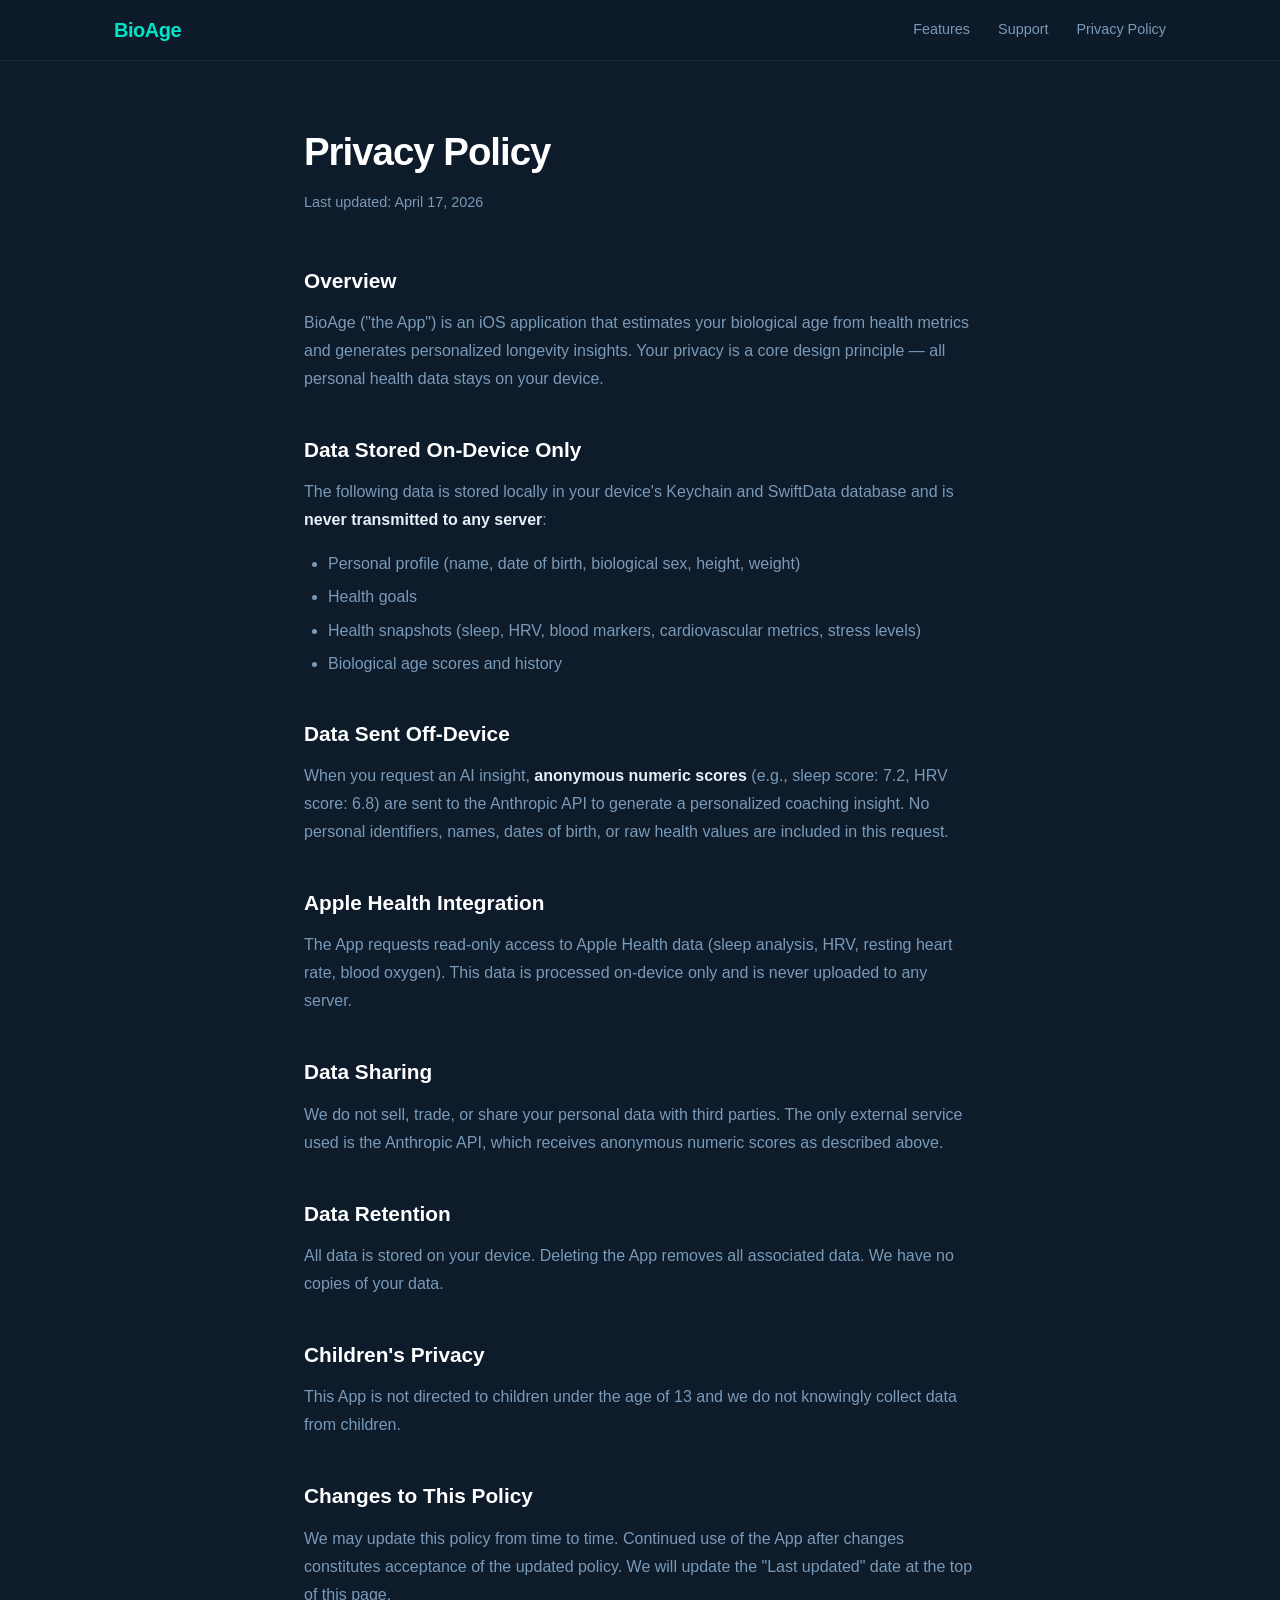
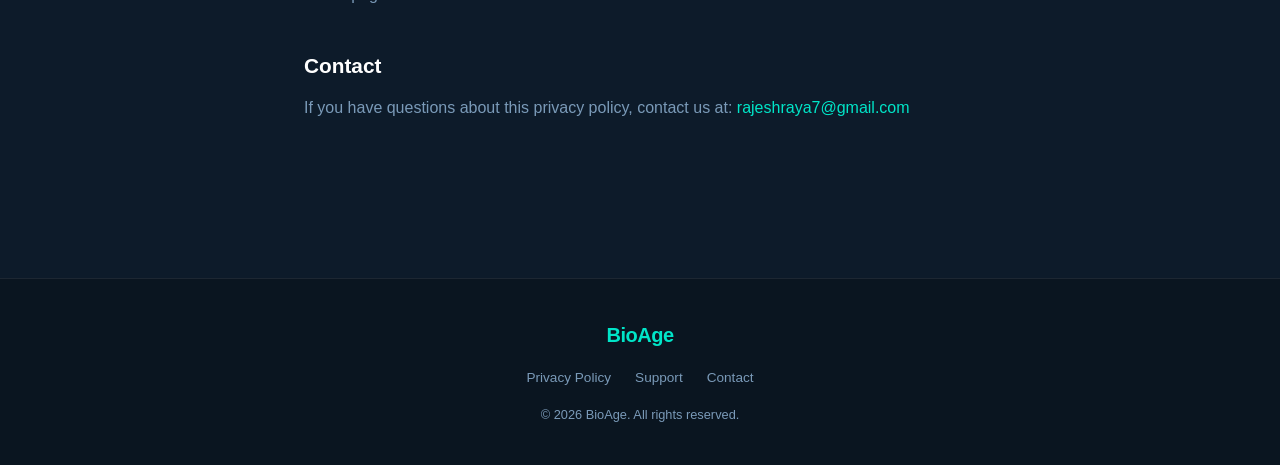
==== privacy.html @ a6af40ac "Initial website with landing, privacy, and support pages" ====
<!DOCTYPE html>
<html lang="en">
<head>
  <meta charset="UTF-8" />
  <meta name="viewport" content="width=device-width, initial-scale=1.0" />
  <title>Privacy Policy – BioAge</title>
  <link rel="stylesheet" href="assets/style.css" />
</head>
<body>

  <nav class="nav">
    <div class="nav-inner">
      <a href="index.html" class="nav-logo">BioAge</a>
      <div class="nav-links">
        <a href="index.html#features">Features</a>
        <a href="support.html">Support</a>
        <a href="privacy.html">Privacy Policy</a>
      </div>
    </div>
  </nav>

  <main class="prose">
    <h1>Privacy Policy</h1>
    <p class="updated">Last updated: April 17, 2026</p>

    <h2>Overview</h2>
    <p>BioAge ("the App") is an iOS application that estimates your biological age from health metrics and generates personalized longevity insights. Your privacy is a core design principle — all personal health data stays on your device.</p>

    <h2>Data Stored On-Device Only</h2>
    <p>The following data is stored locally in your device's Keychain and SwiftData database and is <strong>never transmitted to any server</strong>:</p>
    <ul>
      <li>Personal profile (name, date of birth, biological sex, height, weight)</li>
      <li>Health goals</li>
      <li>Health snapshots (sleep, HRV, blood markers, cardiovascular metrics, stress levels)</li>
      <li>Biological age scores and history</li>
    </ul>

    <h2>Data Sent Off-Device</h2>
    <p>When you request an AI insight, <strong>anonymous numeric scores</strong> (e.g., sleep score: 7.2, HRV score: 6.8) are sent to the Anthropic API to generate a personalized coaching insight. No personal identifiers, names, dates of birth, or raw health values are included in this request.</p>

    <h2>Apple Health Integration</h2>
    <p>The App requests read-only access to Apple Health data (sleep analysis, HRV, resting heart rate, blood oxygen). This data is processed on-device only and is never uploaded to any server.</p>

    <h2>Data Sharing</h2>
    <p>We do not sell, trade, or share your personal data with third parties. The only external service used is the Anthropic API, which receives anonymous numeric scores as described above.</p>

    <h2>Data Retention</h2>
    <p>All data is stored on your device. Deleting the App removes all associated data. We have no copies of your data.</p>

    <h2>Children's Privacy</h2>
    <p>This App is not directed to children under the age of 13 and we do not knowingly collect data from children.</p>

    <h2>Changes to This Policy</h2>
    <p>We may update this policy from time to time. Continued use of the App after changes constitutes acceptance of the updated policy. We will update the "Last updated" date at the top of this page.</p>

    <h2>Contact</h2>
    <p>If you have questions about this privacy policy, contact us at: <a href="mailto:rajeshraya7@gmail.com">rajeshraya7@gmail.com</a></p>
  </main>

  <footer class="footer">
    <div class="footer-inner">
      <a href="index.html" class="nav-logo">BioAge</a>
      <div class="footer-links">
        <a href="privacy.html">Privacy Policy</a>
        <a href="support.html">Support</a>
        <a href="mailto:rajeshraya7@gmail.com">Contact</a>
      </div>
      <p class="footer-copy">© 2026 BioAge. All rights reserved.</p>
    </div>
  </footer>

</body>
</html>
---- assets/style.css ----
/* ─── Reset & Base ─────────────────────────────────────── */
*, *::before, *::after { box-sizing: border-box; margin: 0; padding: 0; }

:root {
  --bg:        #0d1b2a;
  --bg2:       #112233;
  --bg3:       #0a1520;
  --teal:      #00e5c8;
  --teal-dim:  rgba(0, 229, 200, 0.12);
  --text:      #e8f0f8;
  --muted:     #7a9ab8;
  --card:      rgba(255,255,255,0.05);
  --border:    rgba(255,255,255,0.08);
  --radius:    16px;
  --font:      -apple-system, BlinkMacSystemFont, "Segoe UI", sans-serif;
}

html { scroll-behavior: smooth; }

body {
  background: var(--bg);
  color: var(--text);
  font-family: var(--font);
  font-size: 16px;
  line-height: 1.6;
  -webkit-font-smoothing: antialiased;
}

a { color: var(--teal); text-decoration: none; }
a:hover { text-decoration: underline; }

/* ─── Nav ──────────────────────────────────────────────── */
.nav {
  position: sticky;
  top: 0;
  z-index: 100;
  background: rgba(13, 27, 42, 0.9);
  backdrop-filter: blur(12px);
  border-bottom: 1px solid var(--border);
}
.nav-inner {
  max-width: 1100px;
  margin: 0 auto;
  padding: 0 24px;
  height: 60px;
  display: flex;
  align-items: center;
  justify-content: space-between;
}
.nav-logo {
  font-size: 1.25rem;
  font-weight: 700;
  color: var(--teal);
  letter-spacing: -0.5px;
}
.nav-links { display: flex; gap: 28px; }
.nav-links a { color: var(--muted); font-size: 0.9rem; transition: color 0.2s; }
.nav-links a:hover { color: var(--text); text-decoration: none; }

/* ─── Hero ─────────────────────────────────────────────── */
.hero {
  max-width: 1100px;
  margin: 0 auto;
  padding: 80px 24px 60px;
  display: flex;
  align-items: center;
  gap: 60px;
}
.hero-text { flex: 1; }
.hero-text h1 {
  font-size: clamp(2.4rem, 5vw, 3.8rem);
  font-weight: 800;
  line-height: 1.1;
  letter-spacing: -1.5px;
  color: #fff;
  margin-bottom: 20px;
}
.hero-sub {
  font-size: 1.15rem;
  color: var(--muted);
  max-width: 440px;
  margin-bottom: 36px;
  line-height: 1.7;
}
.btn-appstore img { height: 52px; }
.btn-appstore:hover { opacity: 0.85; }

.hero-phones {
  flex: 0 0 auto;
  position: relative;
  width: 340px;
  height: 520px;
}
.phone {
  position: absolute;
  border-radius: 36px;
  box-shadow: 0 32px 80px rgba(0,0,0,0.6);
}
.phone-main {
  width: 220px;
  left: 60px;
  top: 0;
  z-index: 2;
}
.phone-back {
  width: 200px;
  left: 0;
  top: 60px;
  z-index: 1;
  opacity: 0.55;
  filter: blur(1px);
}

/* ─── Features ─────────────────────────────────────────── */
.features {
  background: var(--bg2);
  padding: 80px 24px;
}
.features h2, .screenshots h2 {
  text-align: center;
  font-size: clamp(1.6rem, 3vw, 2.2rem);
  font-weight: 700;
  letter-spacing: -0.5px;
  margin-bottom: 48px;
  color: #fff;
}
.features-grid {
  max-width: 1100px;
  margin: 0 auto;
  display: grid;
  grid-template-columns: repeat(auto-fit, minmax(280px, 1fr));
  gap: 20px;
}
.feature-card {
  background: var(--card);
  border: 1px solid var(--border);
  border-radius: var(--radius);
  padding: 28px;
  transition: border-color 0.2s, background 0.2s;
}
.feature-card:hover {
  border-color: var(--teal);
  background: var(--teal-dim);
}
.feature-icon { font-size: 2rem; margin-bottom: 12px; }
.feature-card h3 { font-size: 1.05rem; font-weight: 600; margin-bottom: 8px; color: #fff; }
.feature-card p { color: var(--muted); font-size: 0.9rem; line-height: 1.6; }

/* ─── Screenshots ──────────────────────────────────────── */
.screenshots {
  padding: 80px 24px;
  background: var(--bg3);
}
.screenshots-row {
  display: flex;
  gap: 20px;
  justify-content: center;
  flex-wrap: wrap;
  max-width: 1100px;
  margin: 0 auto;
}
.screenshots-row figure {
  display: flex;
  flex-direction: column;
  align-items: center;
  gap: 10px;
}
.screenshots-row img {
  width: 160px;
  border-radius: 24px;
  box-shadow: 0 16px 40px rgba(0,0,0,0.5);
  transition: transform 0.2s;
}
.screenshots-row img:hover { transform: translateY(-6px); }
.screenshots-row figcaption {
  font-size: 0.8rem;
  color: var(--muted);
  text-align: center;
}

/* ─── Privacy Section ──────────────────────────────────── */
.privacy-section {
  background: var(--bg2);
  padding: 80px 24px;
}
.privacy-inner {
  max-width: 680px;
  margin: 0 auto;
  text-align: center;
}
.privacy-icon { font-size: 3rem; margin-bottom: 16px; }
.privacy-inner h2 {
  font-size: clamp(1.6rem, 3vw, 2.2rem);
  font-weight: 700;
  margin-bottom: 24px;
  color: #fff;
}
.privacy-list {
  list-style: none;
  text-align: left;
  display: inline-block;
  margin-bottom: 32px;
}
.privacy-list li {
  color: var(--muted);
  padding: 6px 0 6px 28px;
  position: relative;
  font-size: 0.95rem;
}
.privacy-list li::before {
  content: "✓";
  position: absolute;
  left: 0;
  color: var(--teal);
  font-weight: 700;
}
.btn-outline {
  display: inline-block;
  border: 1.5px solid var(--teal);
  color: var(--teal);
  padding: 12px 28px;
  border-radius: 50px;
  font-size: 0.9rem;
  font-weight: 600;
  transition: background 0.2s, color 0.2s;
}
.btn-outline:hover {
  background: var(--teal);
  color: var(--bg);
  text-decoration: none;
}

/* ─── Footer ───────────────────────────────────────────── */
.footer {
  background: var(--bg3);
  border-top: 1px solid var(--border);
  padding: 40px 24px;
}
.footer-inner {
  max-width: 1100px;
  margin: 0 auto;
  display: flex;
  flex-direction: column;
  align-items: center;
  gap: 16px;
  text-align: center;
}
.footer-links { display: flex; gap: 24px; flex-wrap: wrap; justify-content: center; }
.footer-links a { color: var(--muted); font-size: 0.85rem; }
.footer-links a:hover { color: var(--text); text-decoration: none; }
.footer-copy { color: var(--muted); font-size: 0.8rem; }

/* ─── Prose (Privacy + Support pages) ─────────────────── */
.prose {
  max-width: 720px;
  margin: 60px auto;
  padding: 0 24px 80px;
}
.prose h1 {
  font-size: 2.4rem;
  font-weight: 800;
  letter-spacing: -1px;
  color: #fff;
  margin-bottom: 8px;
}
.prose .updated {
  color: var(--muted);
  font-size: 0.9rem;
  margin-bottom: 48px;
}
.prose h2 {
  font-size: 1.3rem;
  font-weight: 700;
  color: #fff;
  margin: 40px 0 12px;
}
.prose p { color: var(--muted); margin-bottom: 16px; line-height: 1.75; }
.prose ul {
  color: var(--muted);
  padding-left: 24px;
  margin-bottom: 16px;
}
.prose ul li { margin-bottom: 6px; line-height: 1.7; }
.prose a { color: var(--teal); }
.prose strong { color: var(--text); }

/* FAQ */
.faq { margin: 0 0 40px; }
.faq-item {
  border: 1px solid var(--border);
  border-radius: var(--radius);
  padding: 24px;
  margin-bottom: 12px;
  background: var(--card);
}
.faq-item h3 { font-size: 1rem; font-weight: 600; color: #fff; margin-bottom: 10px; }
.faq-item p { color: var(--muted); font-size: 0.9rem; margin: 0; }
.faq-item a { color: var(--teal); }

/* ─── Responsive ───────────────────────────────────────── */
@media (max-width: 768px) {
  .hero {
    flex-direction: column;
    padding: 48px 20px 40px;
    gap: 40px;
    text-align: center;
  }
  .hero-sub { margin: 0 auto 32px; }
  .hero-phones {
    width: 280px;
    height: 420px;
  }
  .phone-main { width: 180px; left: 50px; }
  .phone-back { width: 160px; left: 0; top: 48px; }
  .nav-links { display: none; }
  .screenshots-row img { width: 130px; }
}
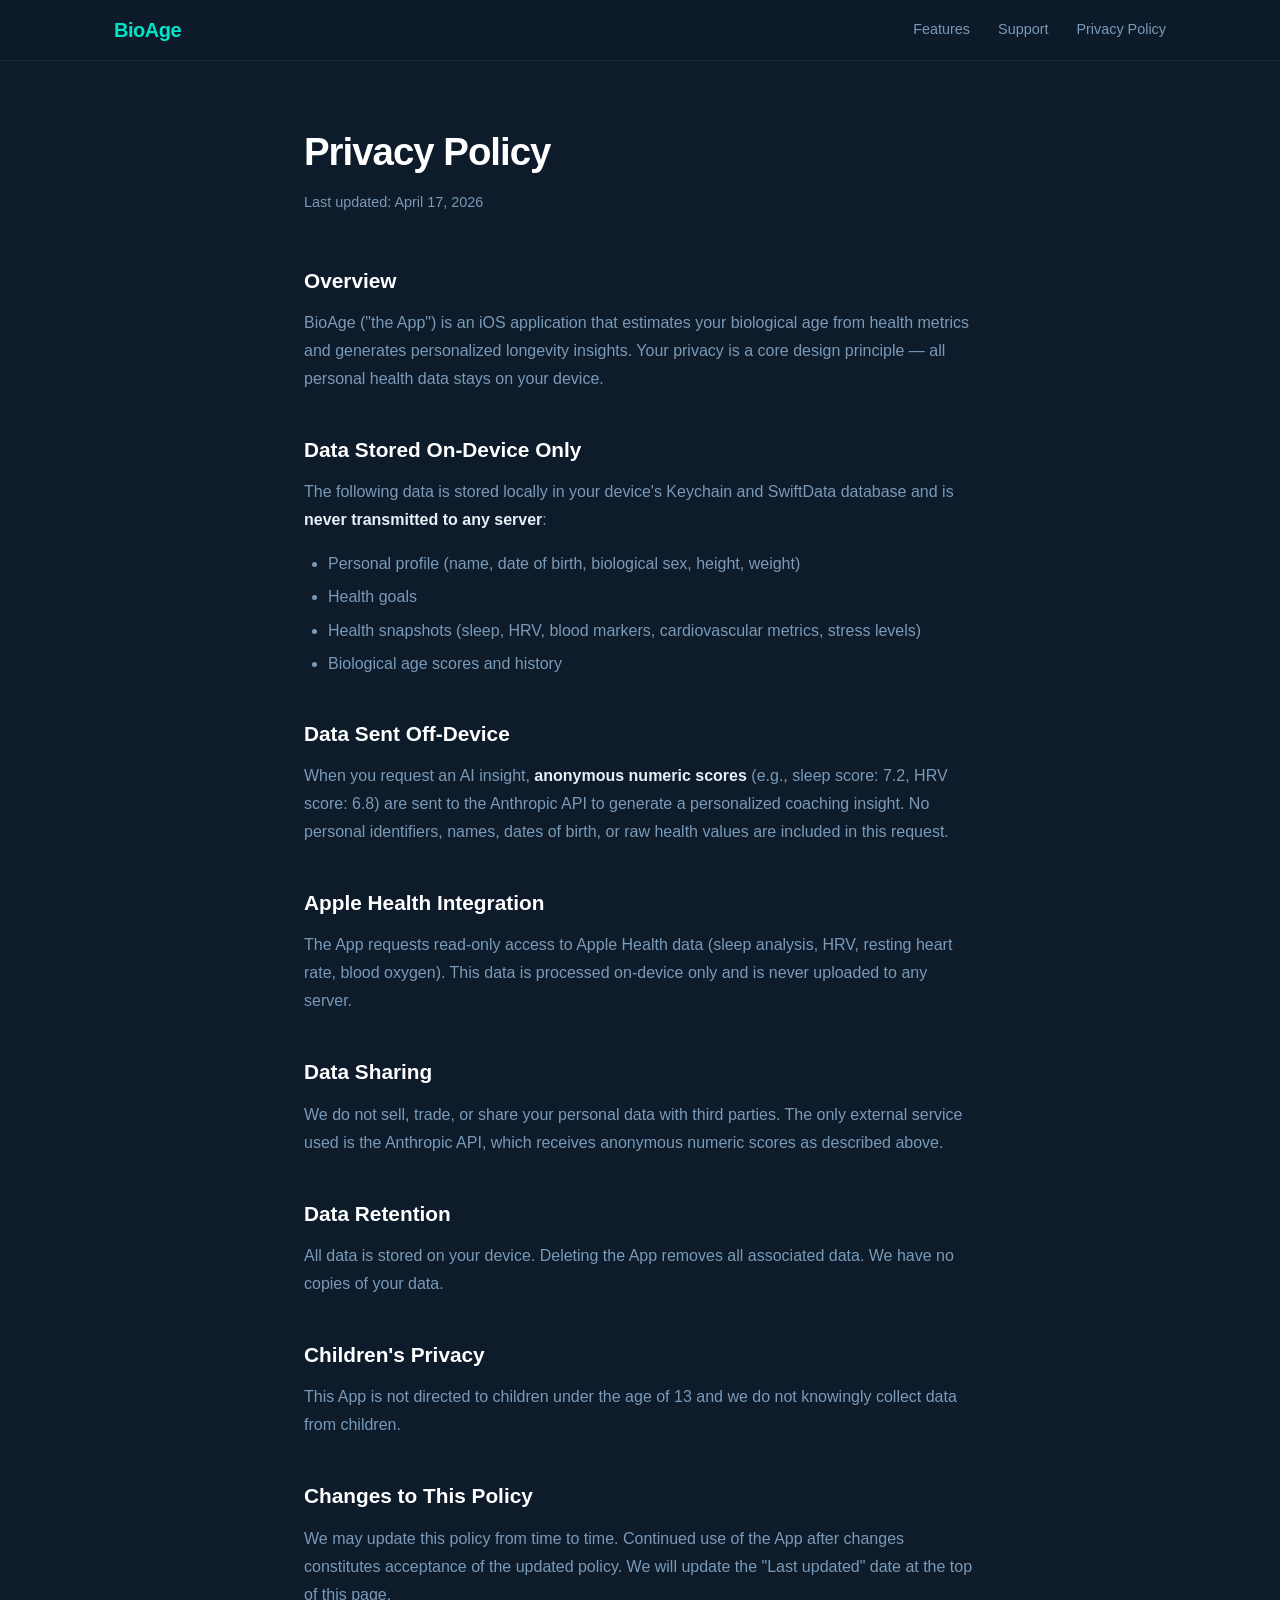
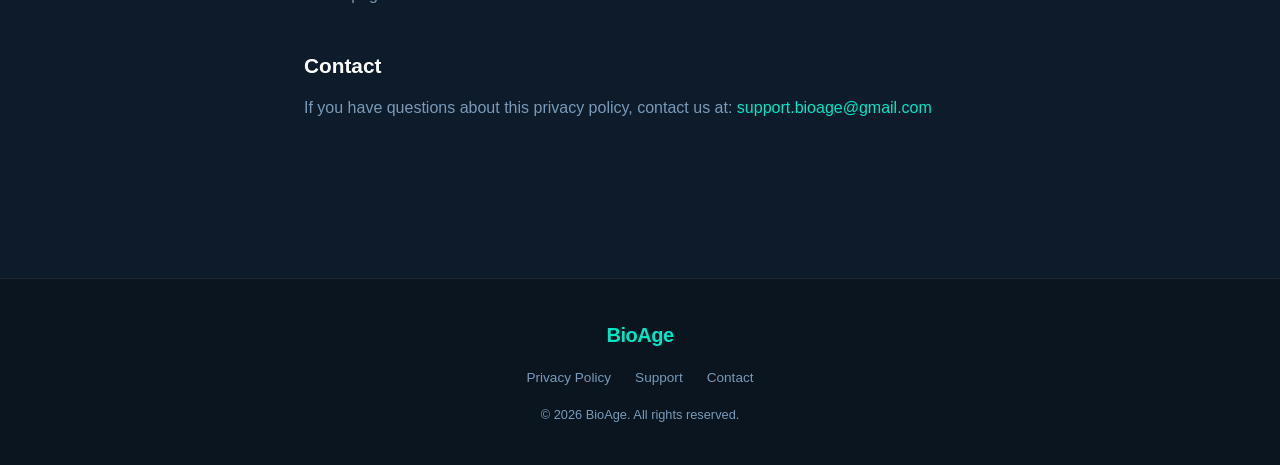
==== commit 26f4c1b5: "feat(website): content overhaul, new sections, and contact/link fixes Factual corrections: - Fix "5-" ====
--- a/privacy.html
+++ b/privacy.html
@@ -54,7 +54,7 @@
     <p>We may update this policy from time to time. Continued use of the App after changes constitutes acceptance of the updated policy. We will update the "Last updated" date at the top of this page.</p>
 
     <h2>Contact</h2>
-    <p>If you have questions about this privacy policy, contact us at: <a href="mailto:rajeshraya7@gmail.com">rajeshraya7@gmail.com</a></p>
+    <p>If you have questions about this privacy policy, contact us at: <a href="mailto:support.bioage@gmail.com">support.bioage@gmail.com</a></p>
   </main>
 
   <footer class="footer">
@@ -63,7 +63,7 @@
       <div class="footer-links">
         <a href="privacy.html">Privacy Policy</a>
         <a href="support.html">Support</a>
-        <a href="mailto:rajeshraya7@gmail.com">Contact</a>
+        <a href="mailto:support.bioage@gmail.com">Contact</a>
       </div>
       <p class="footer-copy">© 2026 BioAge. All rights reserved.</p>
     </div>
--- a/assets/style.css
+++ b/assets/style.css
@@ -52,7 +52,9 @@
   font-weight: 700;
   color: var(--teal);
   letter-spacing: -0.5px;
-}
+  text-decoration: none;
+}
+.nav-logo:hover { text-decoration: none; opacity: 0.85; }
 .nav-links { display: flex; gap: 28px; }
 .nav-links a { color: var(--muted); font-size: 0.9rem; transition: color 0.2s; }
 .nav-links a:hover { color: var(--text); text-decoration: none; }
@@ -296,6 +298,176 @@
 .faq-item h3 { font-size: 1rem; font-weight: 600; color: #fff; margin-bottom: 10px; }
 .faq-item p { color: var(--muted); font-size: 0.9rem; margin: 0; }
 .faq-item a { color: var(--teal); }
+
+/* ─── How It Works ─────────────────────────────────────── */
+.how-it-works {
+  background: var(--bg);
+  padding: 80px 24px;
+}
+.how-inner {
+  max-width: 1100px;
+  margin: 0 auto;
+  text-align: center;
+}
+.how-inner h2 {
+  font-size: clamp(1.6rem, 3vw, 2.2rem);
+  font-weight: 700;
+  letter-spacing: -0.5px;
+  margin-bottom: 16px;
+  color: #fff;
+}
+.how-sub {
+  color: var(--muted);
+  font-size: 1rem;
+  max-width: 640px;
+  margin: 0 auto 48px;
+  line-height: 1.7;
+}
+.pillars-grid {
+  display: grid;
+  grid-template-columns: repeat(4, 1fr);
+  gap: 16px;
+  margin-bottom: 28px;
+}
+.pillar-card {
+  background: var(--card);
+  border: 1px solid var(--border);
+  border-radius: var(--radius);
+  padding: 24px 20px;
+  text-align: left;
+  position: relative;
+  transition: border-color 0.2s, background 0.2s;
+}
+.pillar-card:hover {
+  border-color: var(--teal);
+  background: var(--teal-dim);
+}
+.pillar-card-bonus {
+  border-color: rgba(0, 229, 200, 0.2);
+  background: rgba(0, 229, 200, 0.04);
+}
+.pillar-weight {
+  display: inline-block;
+  background: var(--teal);
+  color: var(--bg);
+  font-size: 0.72rem;
+  font-weight: 800;
+  letter-spacing: 0.5px;
+  padding: 3px 10px;
+  border-radius: 50px;
+  margin-bottom: 14px;
+  text-transform: uppercase;
+}
+.pillar-weight-bonus {
+  background: rgba(0, 229, 200, 0.18);
+  color: var(--teal);
+}
+.pillar-icon { font-size: 1.6rem; margin-bottom: 8px; }
+.pillar-card h4 {
+  font-size: 0.95rem;
+  font-weight: 700;
+  color: #fff;
+  margin-bottom: 8px;
+}
+.pillar-card p {
+  color: var(--muted);
+  font-size: 0.82rem;
+  line-height: 1.55;
+}
+.how-footnote {
+  color: var(--muted);
+  font-size: 0.85rem;
+  max-width: 640px;
+  margin: 0 auto;
+  line-height: 1.65;
+}
+
+/* ─── Apple Watch Section ───────────────────────────────── */
+.watch-section {
+  background: var(--bg2);
+  padding: 80px 24px;
+}
+.watch-inner {
+  max-width: 1100px;
+  margin: 0 auto;
+  display: flex;
+  align-items: center;
+  gap: 80px;
+}
+.watch-eyebrow {
+  font-size: 0.8rem;
+  font-weight: 700;
+  text-transform: uppercase;
+  letter-spacing: 1.5px;
+  color: var(--teal);
+  margin-bottom: 16px;
+}
+.watch-text { flex: 1; }
+.watch-text h2 {
+  font-size: clamp(1.8rem, 3.5vw, 2.6rem);
+  font-weight: 800;
+  letter-spacing: -1px;
+  color: #fff;
+  line-height: 1.15;
+  margin-bottom: 20px;
+}
+.watch-text p {
+  color: var(--muted);
+  font-size: 1rem;
+  line-height: 1.7;
+  max-width: 460px;
+  margin-bottom: 32px;
+}
+.watch-list {
+  list-style: none;
+  display: flex;
+  flex-direction: column;
+  gap: 16px;
+}
+.watch-list li {
+  display: flex;
+  align-items: flex-start;
+  gap: 14px;
+  color: var(--muted);
+  font-size: 0.95rem;
+  line-height: 1.5;
+}
+.watch-bullet {
+  font-size: 1.2rem;
+  flex-shrink: 0;
+  margin-top: 1px;
+}
+.watch-list strong { color: var(--text); }
+
+.watch-visual {
+  flex: 0 0 auto;
+  display: flex;
+  align-items: center;
+  justify-content: center;
+}
+.watch-badge-wrap {
+  width: 200px;
+  height: 200px;
+  border-radius: 50%;
+  border: 2px solid var(--teal);
+  background: var(--teal-dim);
+  display: flex;
+  flex-direction: column;
+  align-items: center;
+  justify-content: center;
+  gap: 6px;
+}
+.watch-badge-icon { font-size: 3rem; }
+.watch-badge-label {
+  font-size: 0.9rem;
+  font-weight: 700;
+  color: #fff;
+}
+.watch-badge-sub {
+  font-size: 0.75rem;
+  color: var(--teal);
+  text-align: center;
+}
 
 /* ─── Responsive ───────────────────────────────────────── */
 @media (max-width: 768px) {
@@ -314,4 +486,22 @@
   .phone-back { width: 160px; left: 0; top: 48px; }
   .nav-links { display: none; }
   .screenshots-row img { width: 130px; }
-}
+  .pillars-grid {
+    grid-template-columns: repeat(2, 1fr);
+    gap: 12px;
+  }
+  .watch-inner {
+    flex-direction: column;
+    gap: 40px;
+    text-align: center;
+  }
+  .watch-text p { margin: 0 auto 28px; }
+  .watch-list li { text-align: left; }
+  .watch-visual { order: -1; }
+}
+
+@media (max-width: 480px) {
+  .pillars-grid {
+    grid-template-columns: 1fr;
+  }
+}
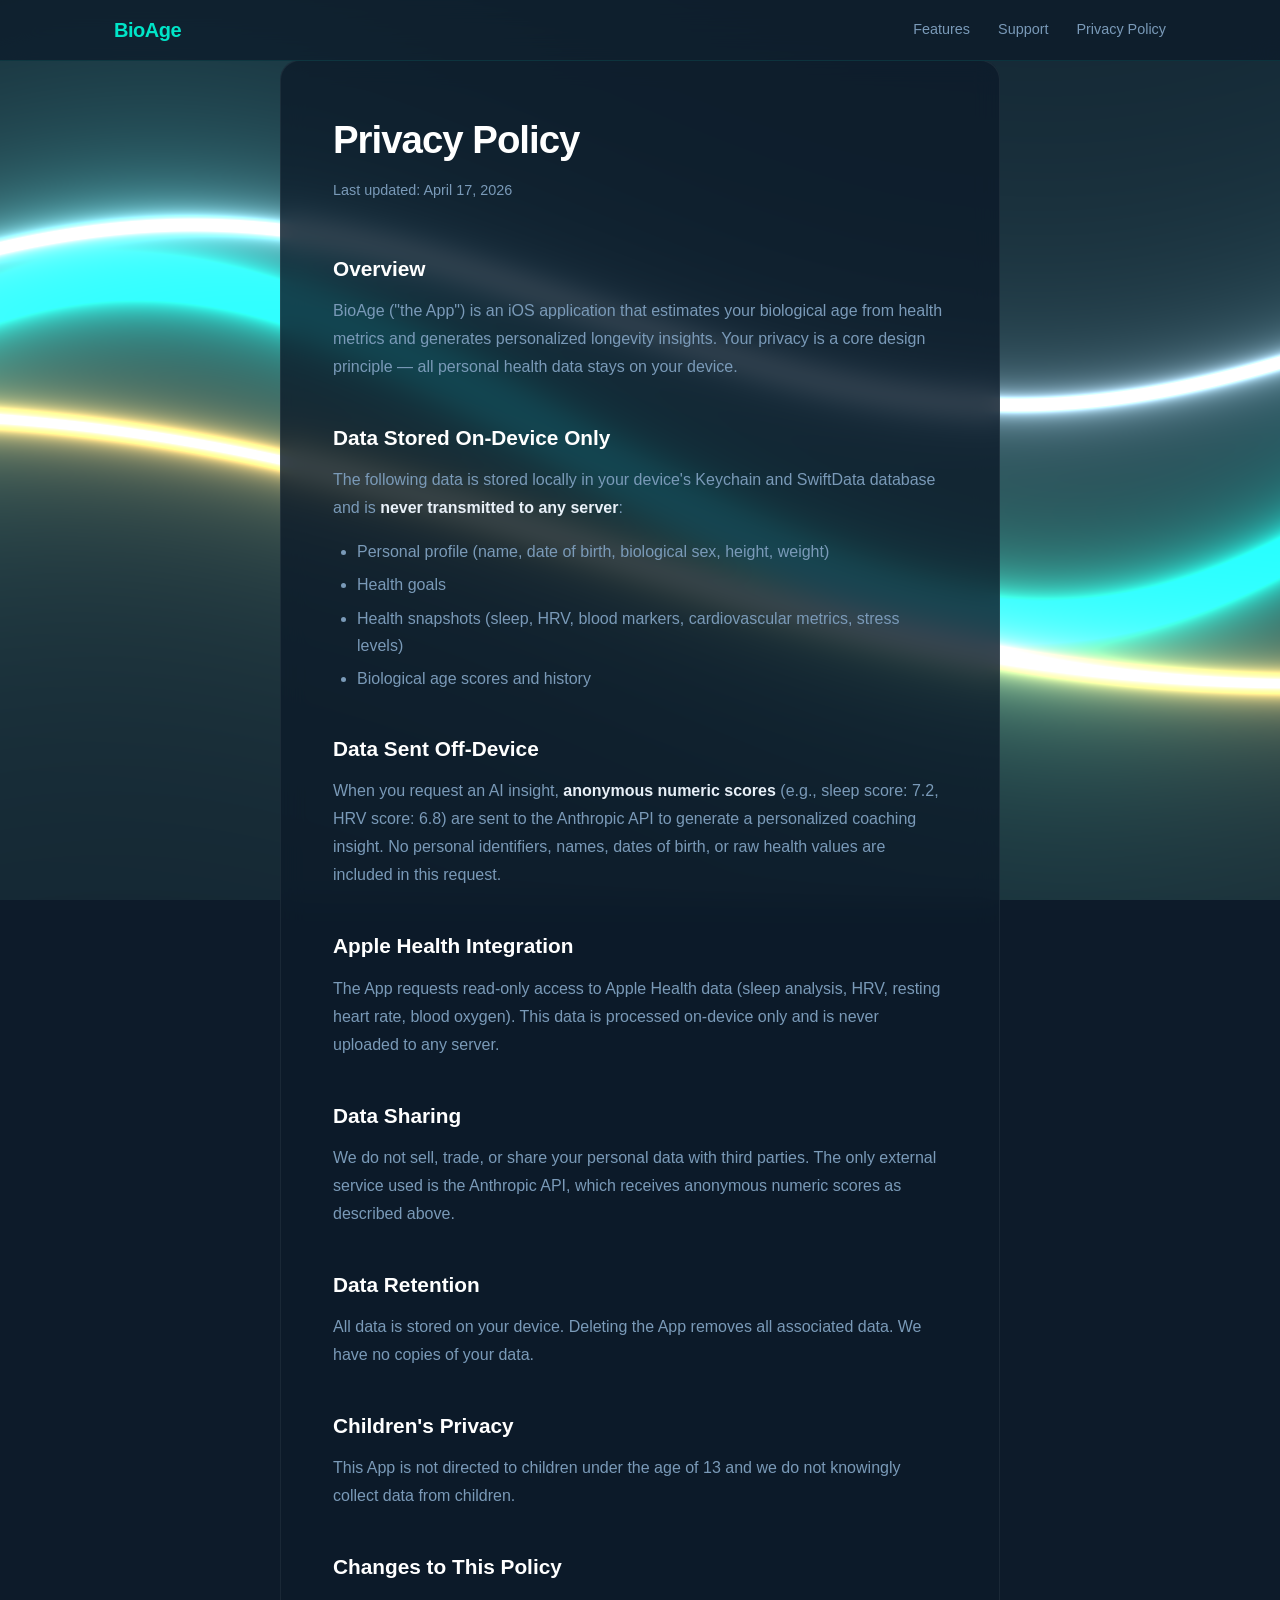
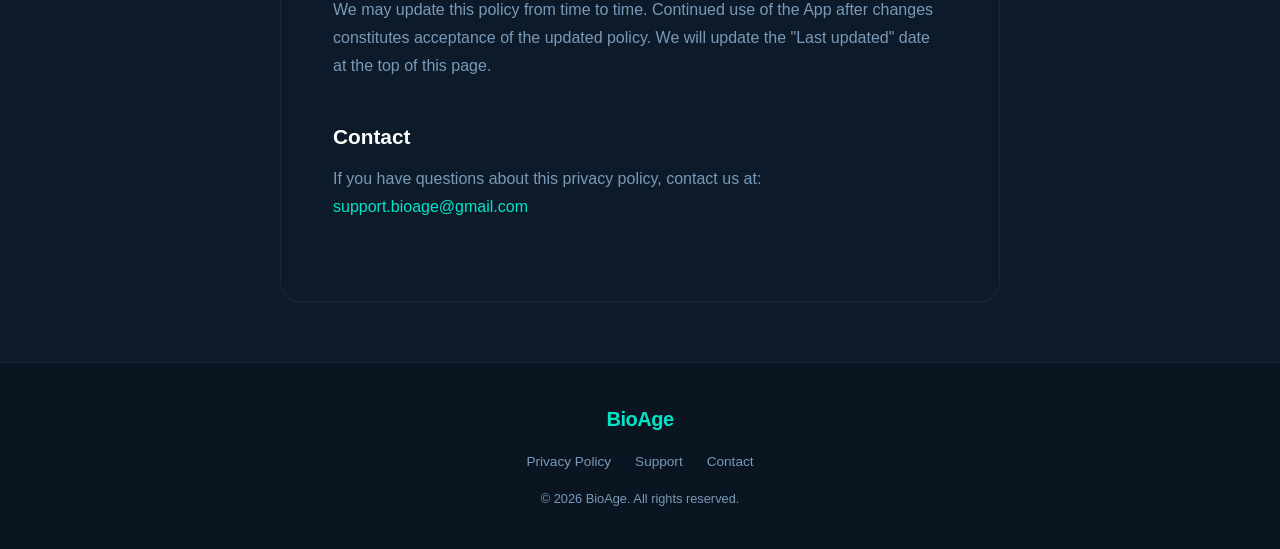
==== commit d9d67c26: "Add some animation to the website." ====
--- a/privacy.html
+++ b/privacy.html
@@ -7,6 +7,9 @@
   <link rel="stylesheet" href="assets/style.css" />
 </head>
 <body>
+
+  <!-- WebGL animated background — fixed behind all page content -->
+  <canvas id="bg-canvas" aria-hidden="true"></canvas>
 
   <nav class="nav">
     <div class="nav-inner">
@@ -69,5 +72,6 @@
     </div>
   </footer>
 
+  <script src="assets/shader.js"></script>
 </body>
 </html>
--- a/assets/style.css
+++ b/assets/style.css
@@ -6,6 +6,7 @@
   --bg2:       #112233;
   --bg3:       #0a1520;
   --teal:      #00e5c8;
+  --amber:     #ffb347;
   --teal-dim:  rgba(0, 229, 200, 0.12);
   --text:      #e8f0f8;
   --muted:     #7a9ab8;
@@ -13,11 +14,17 @@
   --border:    rgba(255,255,255,0.08);
   --radius:    16px;
   --font:      -apple-system, BlinkMacSystemFont, "Segoe UI", sans-serif;
+
+  /* Semi-transparent section backgrounds — let the shader show through */
+  --sec-a:  rgba(13,  27,  42,  0.78);   /* features, how-it-works, privacy */
+  --sec-b:  rgba(10,  21,  32,  0.82);   /* screenshots, footer */
+  --sec-c:  rgba(17,  34,  51,  0.78);   /* watch */
 }
 
 html { scroll-behavior: smooth; }
 
 body {
+  /* Fallback colour if WebGL canvas doesn't load */
   background: var(--bg);
   color: var(--text);
   font-family: var(--font);
@@ -26,17 +33,31 @@
   -webkit-font-smoothing: antialiased;
 }
 
+/* ─── Fixed WebGL background canvas ────────────────────── */
+#bg-canvas {
+  position: fixed;
+  top: 0; left: 0;
+  width: 100vw; height: 100vh;
+  z-index: -1;
+  display: block;
+  pointer-events: none;
+}
+
 a { color: var(--teal); text-decoration: none; }
 a:hover { text-decoration: underline; }
 
 /* ─── Nav ──────────────────────────────────────────────── */
 .nav {
-  position: sticky;
+  position: fixed;
   top: 0;
-  z-index: 100;
-  background: rgba(13, 27, 42, 0.9);
-  backdrop-filter: blur(12px);
-  border-bottom: 1px solid var(--border);
+  left: 0;
+  right: 0;
+  z-index: 200;
+  background: rgba(13, 27, 42, 0.75);
+  backdrop-filter: blur(16px);
+  -webkit-backdrop-filter: blur(16px);
+  border-bottom: 1px solid rgba(0, 229, 200, 0.1);
+  transition: background 0.3s;
 }
 .nav-inner {
   max-width: 1100px;
@@ -61,42 +82,105 @@
 
 /* ─── Hero ─────────────────────────────────────────────── */
 .hero {
+  position: relative;
+  min-height: 100vh;
+  display: flex;
+  align-items: center;
+  /* Transparent — the fixed #bg-canvas shows through */
+  background: transparent;
+}
+
+/* Gradient overlay — darkens left/text side, smooth bottom transition */
+.hero-overlay {
+  position: absolute;
+  inset: 0;
+  pointer-events: none;
+  background:
+    linear-gradient(
+      to right,
+      rgba(13, 27, 42, 0.88) 0%,
+      rgba(13, 27, 42, 0.65) 38%,
+      rgba(13, 27, 42, 0.20) 62%,
+      transparent 100%
+    ),
+    linear-gradient(
+      to top,
+      var(--sec-a) 0%,
+      transparent 16%
+    );
+}
+
+/* Content wrapper */
+.hero-inner {
+  position: relative;
+  z-index: 1;
+  width: 100%;
   max-width: 1100px;
   margin: 0 auto;
-  padding: 80px 24px 60px;
+  padding: 100px 24px 80px;
   display: flex;
   align-items: center;
   gap: 60px;
 }
+
+.hero-eyebrow {
+  font-size: 0.75rem;
+  font-weight: 700;
+  text-transform: uppercase;
+  letter-spacing: 2px;
+  color: var(--teal);
+  margin-bottom: 20px;
+  opacity: 0.9;
+}
+
 .hero-text { flex: 1; }
 .hero-text h1 {
-  font-size: clamp(2.4rem, 5vw, 3.8rem);
+  font-size: clamp(2.6rem, 5.5vw, 4.2rem);
   font-weight: 800;
-  line-height: 1.1;
-  letter-spacing: -1.5px;
-  color: #fff;
-  margin-bottom: 20px;
+  line-height: 1.08;
+  letter-spacing: -2px;
+  color: #fff;
+  margin-bottom: 22px;
 }
 .hero-sub {
   font-size: 1.15rem;
-  color: var(--muted);
+  color: rgba(232, 240, 248, 0.72);
   max-width: 440px;
-  margin-bottom: 36px;
-  line-height: 1.7;
-}
+  margin-bottom: 40px;
+  line-height: 1.75;
+}
+
 .btn-appstore img { height: 52px; }
 .btn-appstore:hover { opacity: 0.85; }
 
+/* Phone images + teal glow behind them */
 .hero-phones {
   flex: 0 0 auto;
   position: relative;
   width: 340px;
   height: 520px;
 }
+
+/* Radial teal glow — shader bleeds through this */
+.hero-phones-glow {
+  position: absolute;
+  inset: -60px;
+  background: radial-gradient(
+    ellipse at center,
+    rgba(0, 229, 200, 0.18) 0%,
+    rgba(255, 179, 71, 0.06) 50%,
+    transparent 75%
+  );
+  z-index: 0;
+  pointer-events: none;
+}
+
 .phone {
   position: absolute;
   border-radius: 36px;
-  box-shadow: 0 32px 80px rgba(0,0,0,0.6);
+  box-shadow: 0 32px 80px rgba(0, 0, 0, 0.65),
+              0 0 0 1px rgba(255,255,255,0.06);
+  z-index: 1;
 }
 .phone-main {
   width: 220px;
@@ -113,22 +197,49 @@
   filter: blur(1px);
 }
 
+/* Subtle scroll hint chevron */
+.hero-scroll-hint {
+  position: absolute;
+  bottom: 28px;
+  left: 50%;
+  transform: translateX(-50%);
+  z-index: 2;
+  opacity: 0.4;
+}
+.hero-scroll-hint span {
+  display: block;
+  width: 20px;
+  height: 20px;
+  border-right: 2px solid var(--teal);
+  border-bottom: 2px solid var(--teal);
+  transform: rotate(45deg);
+  animation: scrollBounce 1.8s ease-in-out infinite;
+}
+@keyframes scrollBounce {
+  0%, 100% { transform: rotate(45deg) translateY(0); opacity: 0.6; }
+  50%       { transform: rotate(45deg) translateY(6px); opacity: 1; }
+}
+
 /* ─── Features ─────────────────────────────────────────── */
 .features {
-  background: var(--bg2);
-  padding: 80px 24px;
+  background: var(--sec-a);
+  backdrop-filter: blur(8px);
+  -webkit-backdrop-filter: blur(8px);
+  padding: 100px 24px;
+}
+.features-inner {
+  max-width: 1100px;
+  margin: 0 auto;
 }
 .features h2, .screenshots h2 {
   text-align: center;
   font-size: clamp(1.6rem, 3vw, 2.2rem);
   font-weight: 700;
   letter-spacing: -0.5px;
-  margin-bottom: 48px;
+  margin-bottom: 52px;
   color: #fff;
 }
 .features-grid {
-  max-width: 1100px;
-  margin: 0 auto;
   display: grid;
   grid-template-columns: repeat(auto-fit, minmax(280px, 1fr));
   gap: 20px;
@@ -138,24 +249,27 @@
   border: 1px solid var(--border);
   border-radius: var(--radius);
   padding: 28px;
-  transition: border-color 0.2s, background 0.2s;
+  transition: border-color 0.25s, background 0.25s, transform 0.25s;
 }
 .feature-card:hover {
   border-color: var(--teal);
   background: var(--teal-dim);
+  transform: translateY(-3px);
 }
 .feature-icon { font-size: 2rem; margin-bottom: 12px; }
 .feature-card h3 { font-size: 1.05rem; font-weight: 600; margin-bottom: 8px; color: #fff; }
-.feature-card p { color: var(--muted); font-size: 0.9rem; line-height: 1.6; }
+.feature-card p { color: var(--muted); font-size: 0.9rem; line-height: 1.65; }
 
 /* ─── Screenshots ──────────────────────────────────────── */
 .screenshots {
-  padding: 80px 24px;
-  background: var(--bg3);
+  padding: 100px 24px;
+  background: var(--sec-b);
+  backdrop-filter: blur(8px);
+  -webkit-backdrop-filter: blur(8px);
 }
 .screenshots-row {
   display: flex;
-  gap: 20px;
+  gap: 24px;
   justify-content: center;
   flex-wrap: wrap;
   max-width: 1100px;
@@ -165,15 +279,20 @@
   display: flex;
   flex-direction: column;
   align-items: center;
-  gap: 10px;
+  gap: 12px;
 }
 .screenshots-row img {
   width: 160px;
   border-radius: 24px;
-  box-shadow: 0 16px 40px rgba(0,0,0,0.5);
-  transition: transform 0.2s;
-}
-.screenshots-row img:hover { transform: translateY(-6px); }
+  box-shadow: 0 16px 48px rgba(0,0,0,0.55),
+              0 0 0 1px rgba(255,255,255,0.05);
+  transition: transform 0.25s, box-shadow 0.25s;
+}
+.screenshots-row img:hover {
+  transform: translateY(-8px);
+  box-shadow: 0 28px 64px rgba(0,0,0,0.65),
+              0 0 24px rgba(0, 229, 200, 0.12);
+}
 .screenshots-row figcaption {
   font-size: 0.8rem;
   color: var(--muted);
@@ -182,8 +301,10 @@
 
 /* ─── Privacy Section ──────────────────────────────────── */
 .privacy-section {
-  background: var(--bg2);
-  padding: 80px 24px;
+  background: var(--sec-a);
+  backdrop-filter: blur(8px);
+  -webkit-backdrop-filter: blur(8px);
+  padding: 100px 24px;
 }
 .privacy-inner {
   max-width: 680px;
@@ -194,18 +315,18 @@
 .privacy-inner h2 {
   font-size: clamp(1.6rem, 3vw, 2.2rem);
   font-weight: 700;
-  margin-bottom: 24px;
+  margin-bottom: 28px;
   color: #fff;
 }
 .privacy-list {
   list-style: none;
   text-align: left;
   display: inline-block;
-  margin-bottom: 32px;
+  margin-bottom: 36px;
 }
 .privacy-list li {
   color: var(--muted);
-  padding: 6px 0 6px 28px;
+  padding: 7px 0 7px 28px;
   position: relative;
   font-size: 0.95rem;
 }
@@ -234,7 +355,9 @@
 
 /* ─── Footer ───────────────────────────────────────────── */
 .footer {
-  background: var(--bg3);
+  background: var(--sec-b);
+  backdrop-filter: blur(8px);
+  -webkit-backdrop-filter: blur(8px);
   border-top: 1px solid var(--border);
   padding: 40px 24px;
 }
@@ -256,7 +379,12 @@
 .prose {
   max-width: 720px;
   margin: 60px auto;
-  padding: 0 24px 80px;
+  padding: 48px 52px 64px;
+  background: rgba(13, 27, 42, 0.82);
+  backdrop-filter: blur(12px);
+  -webkit-backdrop-filter: blur(12px);
+  border-radius: 20px;
+  border: 1px solid rgba(255, 255, 255, 0.06);
 }
 .prose h1 {
   font-size: 2.4rem;
@@ -301,8 +429,10 @@
 
 /* ─── How It Works ─────────────────────────────────────── */
 .how-it-works {
-  background: var(--bg);
-  padding: 80px 24px;
+  background: var(--sec-a);
+  backdrop-filter: blur(8px);
+  -webkit-backdrop-filter: blur(8px);
+  padding: 100px 24px;
 }
 .how-inner {
   max-width: 1100px;
@@ -320,8 +450,8 @@
   color: var(--muted);
   font-size: 1rem;
   max-width: 640px;
-  margin: 0 auto 48px;
-  line-height: 1.7;
+  margin: 0 auto 52px;
+  line-height: 1.75;
 }
 .pillars-grid {
   display: grid;
@@ -336,15 +466,16 @@
   padding: 24px 20px;
   text-align: left;
   position: relative;
-  transition: border-color 0.2s, background 0.2s;
+  transition: border-color 0.25s, background 0.25s, transform 0.25s;
 }
 .pillar-card:hover {
   border-color: var(--teal);
   background: var(--teal-dim);
+  transform: translateY(-3px);
 }
 .pillar-card-bonus {
   border-color: rgba(0, 229, 200, 0.2);
-  background: rgba(0, 229, 200, 0.04);
+  background: rgba(0, 229, 200, 0.03);
 }
 .pillar-weight {
   display: inline-block;
@@ -372,7 +503,7 @@
 .pillar-card p {
   color: var(--muted);
   font-size: 0.82rem;
-  line-height: 1.55;
+  line-height: 1.58;
 }
 .how-footnote {
   color: var(--muted);
@@ -384,8 +515,10 @@
 
 /* ─── Apple Watch Section ───────────────────────────────── */
 .watch-section {
-  background: var(--bg2);
-  padding: 80px 24px;
+  background: var(--sec-c);
+  backdrop-filter: blur(8px);
+  -webkit-backdrop-filter: blur(8px);
+  padding: 100px 24px;
 }
 .watch-inner {
   max-width: 1100px;
@@ -395,10 +528,10 @@
   gap: 80px;
 }
 .watch-eyebrow {
-  font-size: 0.8rem;
+  font-size: 0.75rem;
   font-weight: 700;
   text-transform: uppercase;
-  letter-spacing: 1.5px;
+  letter-spacing: 2px;
   color: var(--teal);
   margin-bottom: 16px;
 }
@@ -414,7 +547,7 @@
 .watch-text p {
   color: var(--muted);
   font-size: 1rem;
-  line-height: 1.7;
+  line-height: 1.75;
   max-width: 460px;
   margin-bottom: 32px;
 }
@@ -422,7 +555,7 @@
   list-style: none;
   display: flex;
   flex-direction: column;
-  gap: 16px;
+  gap: 18px;
 }
 .watch-list li {
   display: flex;
@@ -445,45 +578,81 @@
   align-items: center;
   justify-content: center;
 }
+
+/* Animated teal ring badge */
 .watch-badge-wrap {
+  position: relative;
   width: 200px;
   height: 200px;
-  border-radius: 50%;
-  border: 2px solid var(--teal);
-  background: var(--teal-dim);
   display: flex;
   flex-direction: column;
   align-items: center;
   justify-content: center;
   gap: 6px;
 }
-.watch-badge-icon { font-size: 3rem; }
+.watch-badge-ring {
+  position: absolute;
+  inset: 0;
+  border-radius: 50%;
+  border: 1.5px solid var(--teal);
+  background: var(--teal-dim);
+  /* Slow pulse to match the calm shader animation */
+  animation: ringPulse 4s ease-in-out infinite;
+}
+.watch-badge-ring::after {
+  content: '';
+  position: absolute;
+  inset: -12px;
+  border-radius: 50%;
+  border: 1px solid rgba(0, 229, 200, 0.2);
+  animation: ringPulse 4s ease-in-out infinite 2s;
+}
+@keyframes ringPulse {
+  0%, 100% { opacity: 0.6; transform: scale(1); }
+  50%       { opacity: 1;   transform: scale(1.03); }
+}
+.watch-badge-icon {
+  position: relative;
+  font-size: 3rem;
+  z-index: 1;
+}
 .watch-badge-label {
+  position: relative;
   font-size: 0.9rem;
   font-weight: 700;
   color: #fff;
+  z-index: 1;
 }
 .watch-badge-sub {
+  position: relative;
   font-size: 0.75rem;
   color: var(--teal);
   text-align: center;
+  z-index: 1;
 }
 
 /* ─── Responsive ───────────────────────────────────────── */
 @media (max-width: 768px) {
-  .hero {
+  .hero-inner {
     flex-direction: column;
-    padding: 48px 20px 40px;
-    gap: 40px;
+    padding: 100px 20px 60px;
+    gap: 48px;
     text-align: center;
   }
-  .hero-sub { margin: 0 auto 32px; }
+  .hero-overlay {
+    /* On mobile the overlay covers more of the canvas */
+    background:
+      rgba(13, 27, 42, 0.78),
+      linear-gradient(to top, var(--bg2) 0%, transparent 18%);
+  }
+  .hero-sub { margin: 0 auto 36px; }
   .hero-phones {
     width: 280px;
     height: 420px;
   }
   .phone-main { width: 180px; left: 50px; }
   .phone-back { width: 160px; left: 0; top: 48px; }
+
   .nav-links { display: none; }
   .screenshots-row img { width: 130px; }
   .pillars-grid {
@@ -492,12 +661,18 @@
   }
   .watch-inner {
     flex-direction: column;
-    gap: 40px;
+    gap: 48px;
     text-align: center;
   }
   .watch-text p { margin: 0 auto 28px; }
   .watch-list li { text-align: left; }
   .watch-visual { order: -1; }
+
+  .prose {
+    margin: 24px 16px;
+    padding: 32px 24px 48px;
+    border-radius: 14px;
+  }
 }
 
 @media (max-width: 480px) {
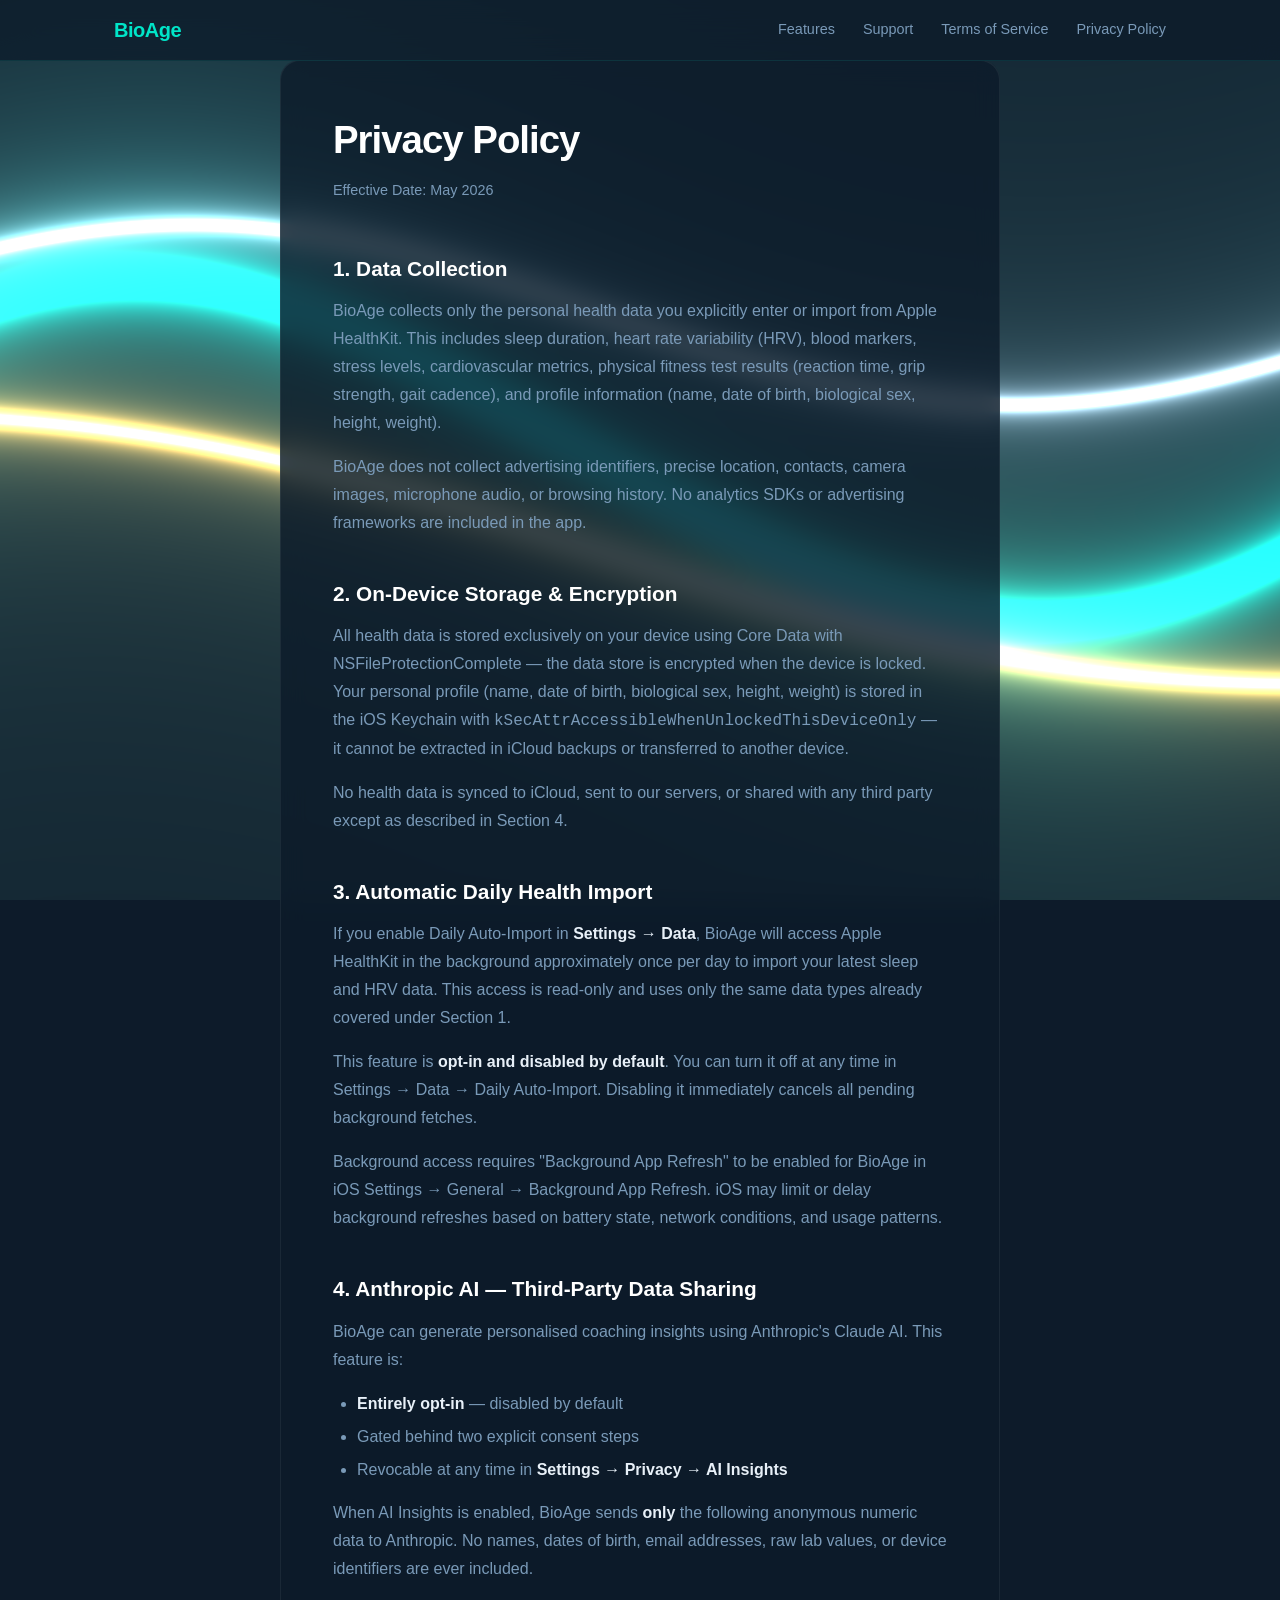
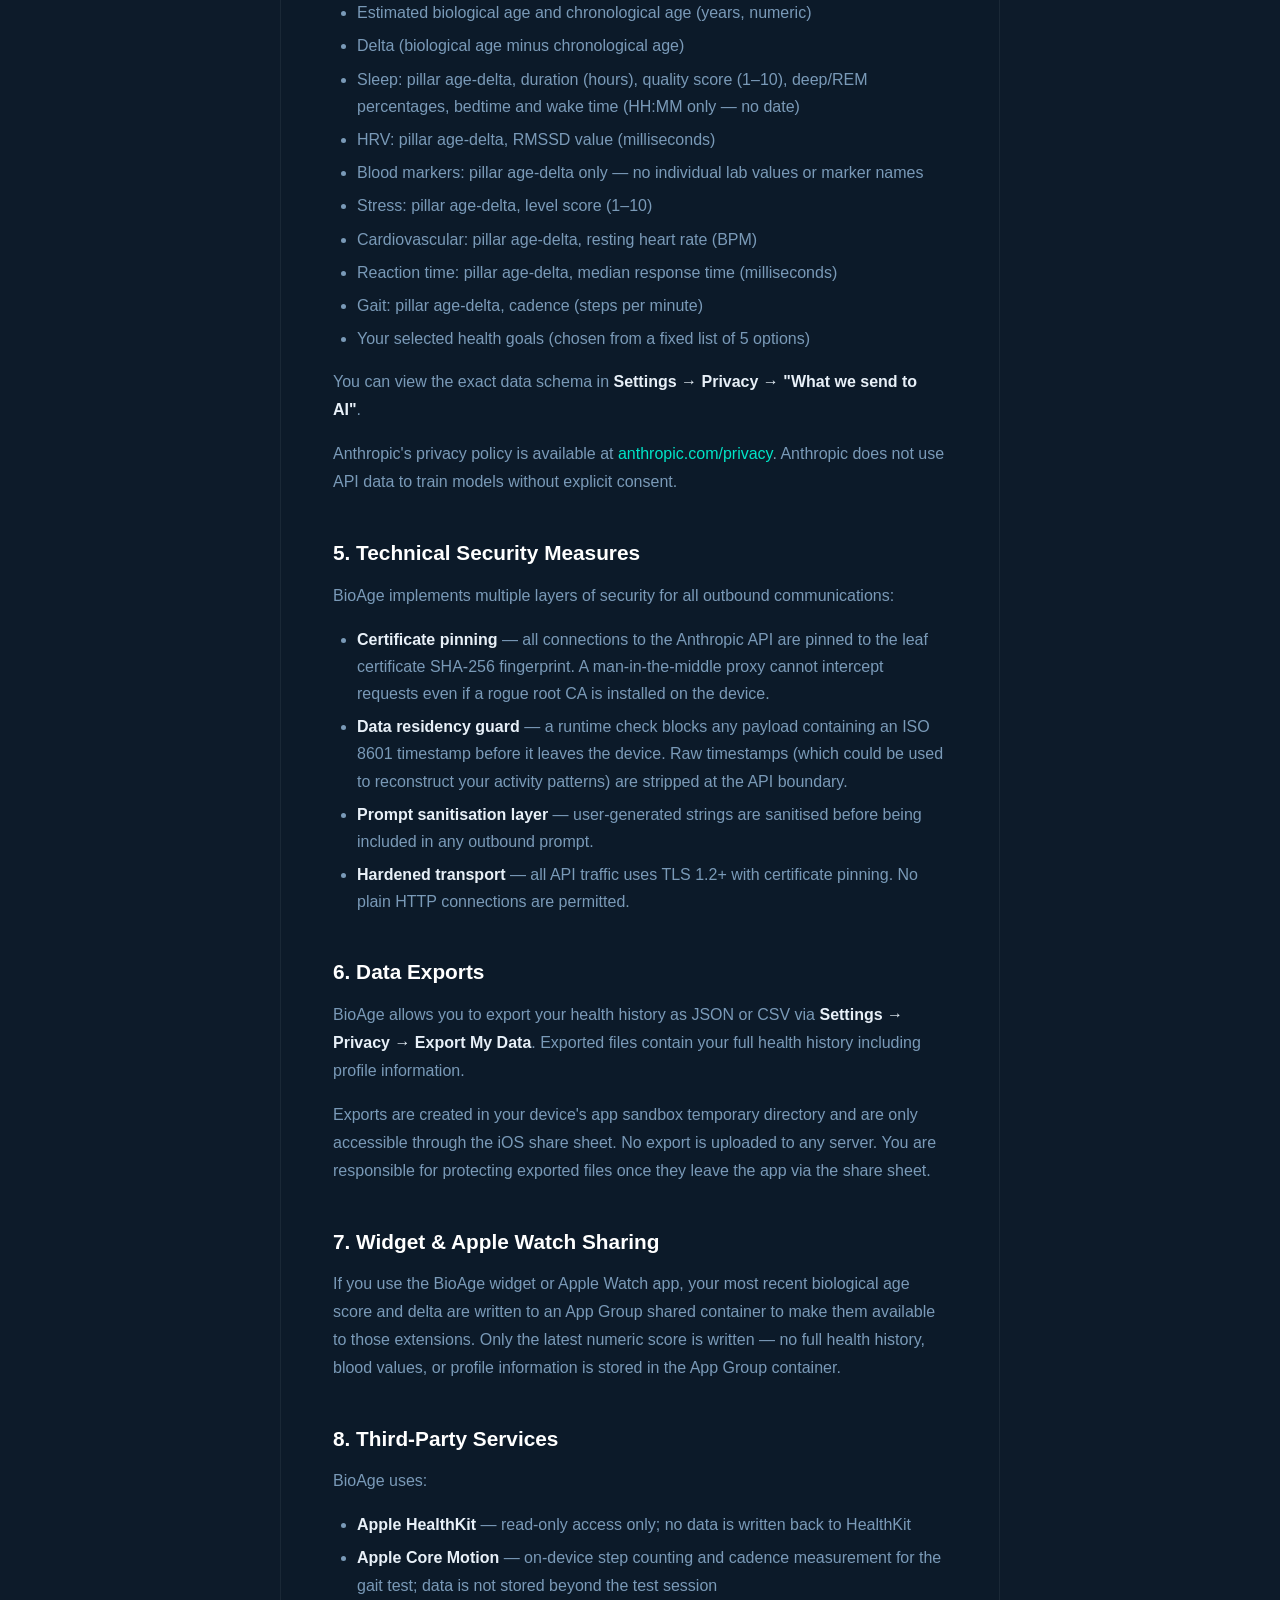
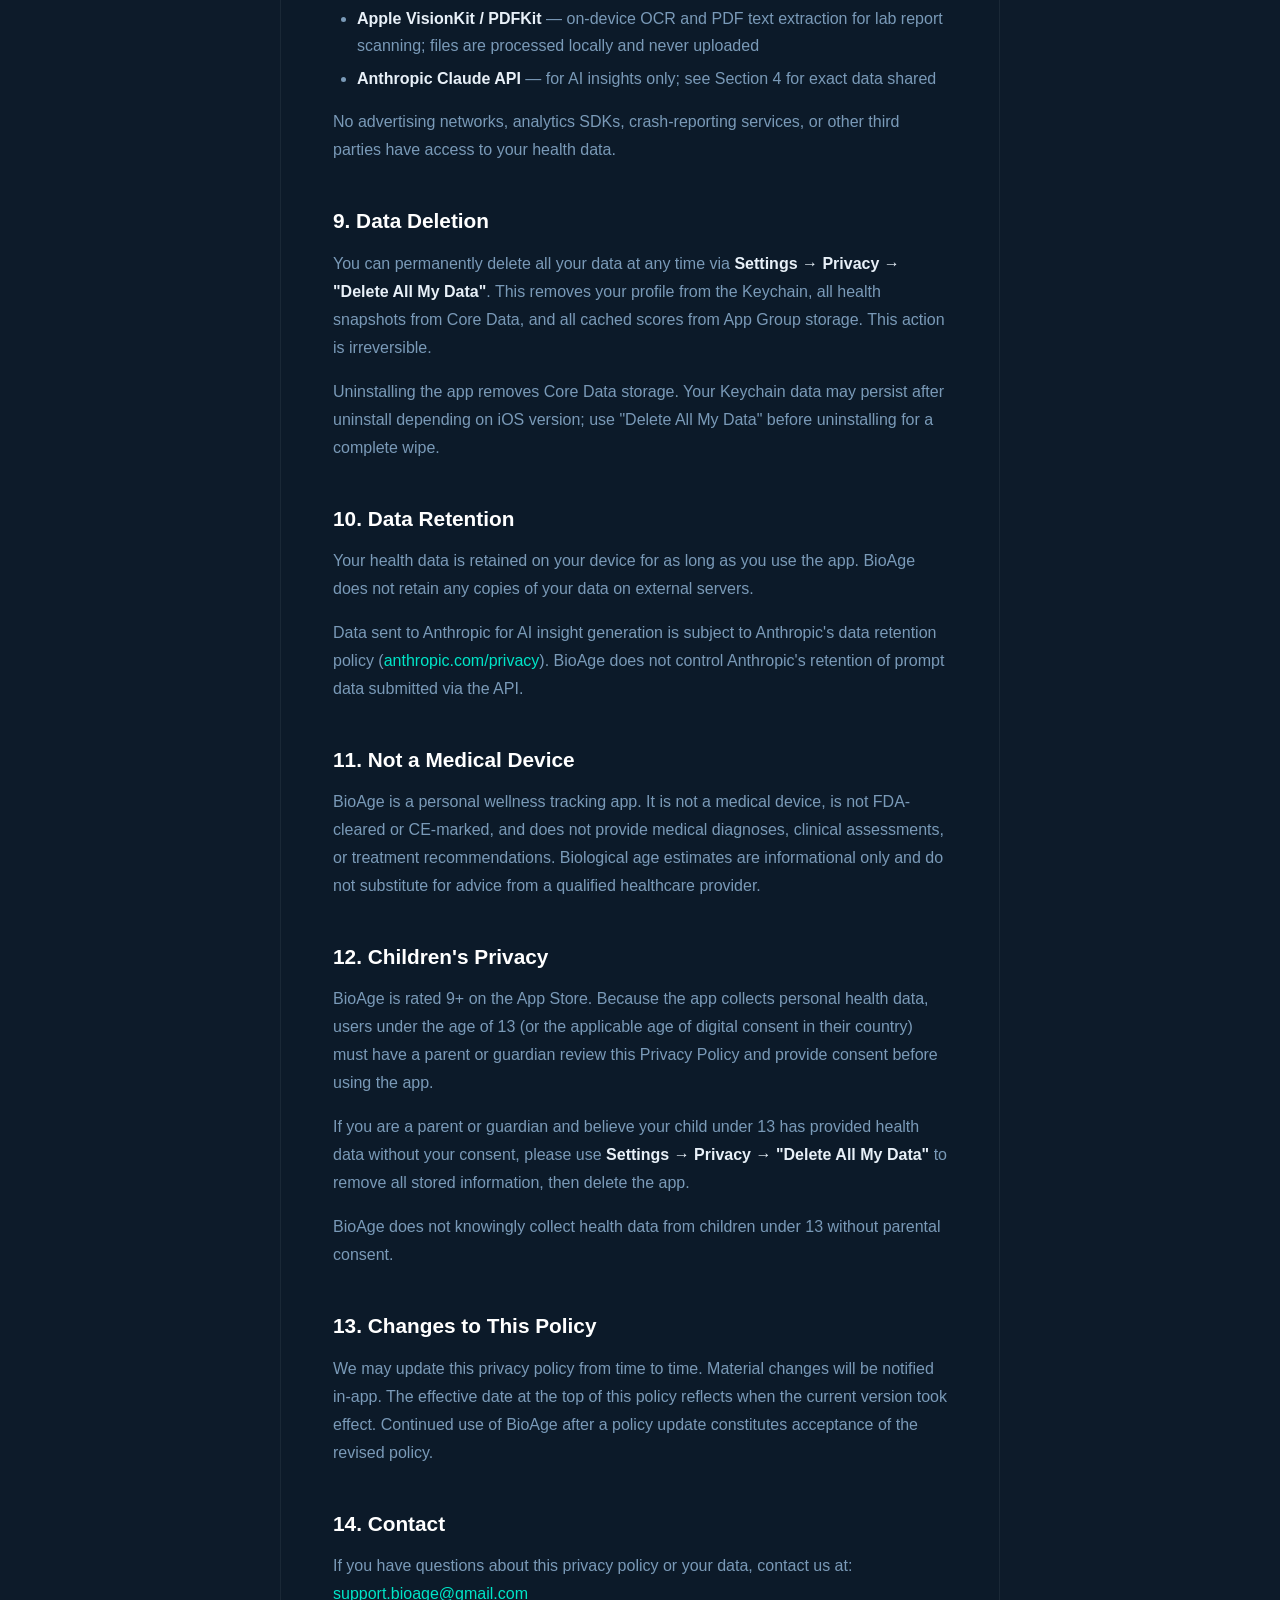
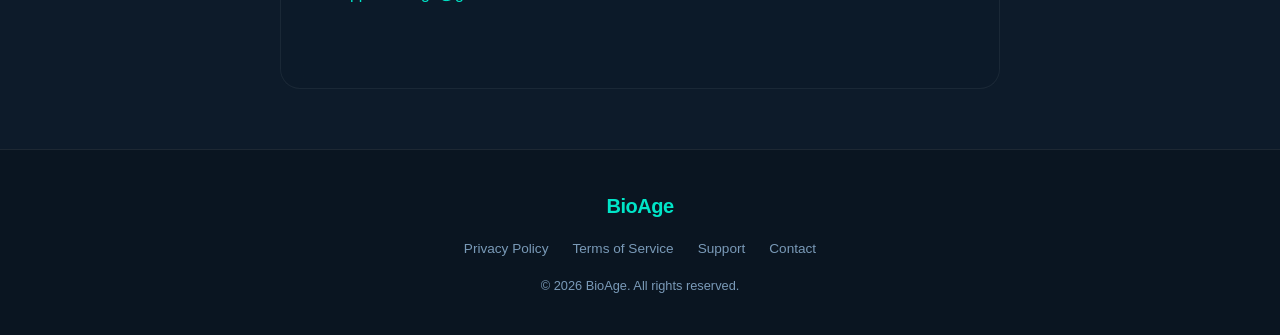
==== commit 0d7f14ec: "Update website based on changes in the app" ====
--- a/privacy.html
+++ b/privacy.html
@@ -17,6 +17,7 @@
       <div class="nav-links">
         <a href="index.html#features">Features</a>
         <a href="support.html">Support</a>
+        <a href="terms.html">Terms of Service</a>
         <a href="privacy.html">Privacy Policy</a>
       </div>
     </div>
@@ -24,40 +25,91 @@
 
   <main class="prose">
     <h1>Privacy Policy</h1>
-    <p class="updated">Last updated: April 17, 2026</p>
+    <p class="updated">Effective Date: May 2026</p>
 
-    <h2>Overview</h2>
-    <p>BioAge ("the App") is an iOS application that estimates your biological age from health metrics and generates personalized longevity insights. Your privacy is a core design principle — all personal health data stays on your device.</p>
+    <h2>1. Data Collection</h2>
+    <p>BioAge collects only the personal health data you explicitly enter or import from Apple HealthKit. This includes sleep duration, heart rate variability (HRV), blood markers, stress levels, cardiovascular metrics, physical fitness test results (reaction time, grip strength, gait cadence), and profile information (name, date of birth, biological sex, height, weight).</p>
+    <p>BioAge does not collect advertising identifiers, precise location, contacts, camera images, microphone audio, or browsing history. No analytics SDKs or advertising frameworks are included in the app.</p>
 
-    <h2>Data Stored On-Device Only</h2>
-    <p>The following data is stored locally in your device's Keychain and SwiftData database and is <strong>never transmitted to any server</strong>:</p>
+    <h2>2. On-Device Storage &amp; Encryption</h2>
+    <p>All health data is stored exclusively on your device using Core Data with NSFileProtectionComplete — the data store is encrypted when the device is locked. Your personal profile (name, date of birth, biological sex, height, weight) is stored in the iOS Keychain with <code>kSecAttrAccessibleWhenUnlockedThisDeviceOnly</code> — it cannot be extracted in iCloud backups or transferred to another device.</p>
+    <p>No health data is synced to iCloud, sent to our servers, or shared with any third party except as described in Section 4.</p>
+
+    <h2>3. Automatic Daily Health Import</h2>
+    <p>If you enable Daily Auto-Import in <strong>Settings → Data</strong>, BioAge will access Apple HealthKit in the background approximately once per day to import your latest sleep and HRV data. This access is read-only and uses only the same data types already covered under Section 1.</p>
+    <p>This feature is <strong>opt-in and disabled by default</strong>. You can turn it off at any time in Settings → Data → Daily Auto-Import. Disabling it immediately cancels all pending background fetches.</p>
+    <p>Background access requires "Background App Refresh" to be enabled for BioAge in iOS Settings → General → Background App Refresh. iOS may limit or delay background refreshes based on battery state, network conditions, and usage patterns.</p>
+
+    <h2>4. Anthropic AI — Third-Party Data Sharing</h2>
+    <p>BioAge can generate personalised coaching insights using Anthropic's Claude AI. This feature is:</p>
     <ul>
-      <li>Personal profile (name, date of birth, biological sex, height, weight)</li>
-      <li>Health goals</li>
-      <li>Health snapshots (sleep, HRV, blood markers, cardiovascular metrics, stress levels)</li>
-      <li>Biological age scores and history</li>
+      <li><strong>Entirely opt-in</strong> — disabled by default</li>
+      <li>Gated behind two explicit consent steps</li>
+      <li>Revocable at any time in <strong>Settings → Privacy → AI Insights</strong></li>
+    </ul>
+    <p>When AI Insights is enabled, BioAge sends <strong>only</strong> the following anonymous numeric data to Anthropic. No names, dates of birth, email addresses, raw lab values, or device identifiers are ever included.</p>
+    <ul>
+      <li>Estimated biological age and chronological age (years, numeric)</li>
+      <li>Delta (biological age minus chronological age)</li>
+      <li>Sleep: pillar age-delta, duration (hours), quality score (1–10), deep/REM percentages, bedtime and wake time (HH:MM only — no date)</li>
+      <li>HRV: pillar age-delta, RMSSD value (milliseconds)</li>
+      <li>Blood markers: pillar age-delta only — no individual lab values or marker names</li>
+      <li>Stress: pillar age-delta, level score (1–10)</li>
+      <li>Cardiovascular: pillar age-delta, resting heart rate (BPM)</li>
+      <li>Reaction time: pillar age-delta, median response time (milliseconds)</li>
+      <li>Gait: pillar age-delta, cadence (steps per minute)</li>
+      <li>Your selected health goals (chosen from a fixed list of 5 options)</li>
+    </ul>
+    <p>You can view the exact data schema in <strong>Settings → Privacy → "What we send to AI"</strong>.</p>
+    <p>Anthropic's privacy policy is available at <a href="https://anthropic.com/privacy" target="_blank" rel="noopener">anthropic.com/privacy</a>. Anthropic does not use API data to train models without explicit consent.</p>
+
+    <h2>5. Technical Security Measures</h2>
+    <p>BioAge implements multiple layers of security for all outbound communications:</p>
+    <ul>
+      <li><strong>Certificate pinning</strong> — all connections to the Anthropic API are pinned to the leaf certificate SHA-256 fingerprint. A man-in-the-middle proxy cannot intercept requests even if a rogue root CA is installed on the device.</li>
+      <li><strong>Data residency guard</strong> — a runtime check blocks any payload containing an ISO 8601 timestamp before it leaves the device. Raw timestamps (which could be used to reconstruct your activity patterns) are stripped at the API boundary.</li>
+      <li><strong>Prompt sanitisation layer</strong> — user-generated strings are sanitised before being included in any outbound prompt.</li>
+      <li><strong>Hardened transport</strong> — all API traffic uses TLS 1.2+ with certificate pinning. No plain HTTP connections are permitted.</li>
     </ul>
 
-    <h2>Data Sent Off-Device</h2>
-    <p>When you request an AI insight, <strong>anonymous numeric scores</strong> (e.g., sleep score: 7.2, HRV score: 6.8) are sent to the Anthropic API to generate a personalized coaching insight. No personal identifiers, names, dates of birth, or raw health values are included in this request.</p>
+    <h2>6. Data Exports</h2>
+    <p>BioAge allows you to export your health history as JSON or CSV via <strong>Settings → Privacy → Export My Data</strong>. Exported files contain your full health history including profile information.</p>
+    <p>Exports are created in your device's app sandbox temporary directory and are only accessible through the iOS share sheet. No export is uploaded to any server. You are responsible for protecting exported files once they leave the app via the share sheet.</p>
 
-    <h2>Apple Health Integration</h2>
-    <p>The App requests read-only access to Apple Health data (sleep analysis, HRV, resting heart rate, blood oxygen). This data is processed on-device only and is never uploaded to any server.</p>
+    <h2>7. Widget &amp; Apple Watch Sharing</h2>
+    <p>If you use the BioAge widget or Apple Watch app, your most recent biological age score and delta are written to an App Group shared container to make them available to those extensions. Only the latest numeric score is written — no full health history, blood values, or profile information is stored in the App Group container.</p>
 
-    <h2>Data Sharing</h2>
-    <p>We do not sell, trade, or share your personal data with third parties. The only external service used is the Anthropic API, which receives anonymous numeric scores as described above.</p>
+    <h2>8. Third-Party Services</h2>
+    <p>BioAge uses:</p>
+    <ul>
+      <li><strong>Apple HealthKit</strong> — read-only access only; no data is written back to HealthKit</li>
+      <li><strong>Apple Core Motion</strong> — on-device step counting and cadence measurement for the gait test; data is not stored beyond the test session</li>
+      <li><strong>Apple VisionKit / PDFKit</strong> — on-device OCR and PDF text extraction for lab report scanning; files are processed locally and never uploaded</li>
+      <li><strong>Anthropic Claude API</strong> — for AI insights only; see Section 4 for exact data shared</li>
+    </ul>
+    <p>No advertising networks, analytics SDKs, crash-reporting services, or other third parties have access to your health data.</p>
 
-    <h2>Data Retention</h2>
-    <p>All data is stored on your device. Deleting the App removes all associated data. We have no copies of your data.</p>
+    <h2>9. Data Deletion</h2>
+    <p>You can permanently delete all your data at any time via <strong>Settings → Privacy → "Delete All My Data"</strong>. This removes your profile from the Keychain, all health snapshots from Core Data, and all cached scores from App Group storage. This action is irreversible.</p>
+    <p>Uninstalling the app removes Core Data storage. Your Keychain data may persist after uninstall depending on iOS version; use "Delete All My Data" before uninstalling for a complete wipe.</p>
 
-    <h2>Children's Privacy</h2>
-    <p>This App is not directed to children under the age of 13 and we do not knowingly collect data from children.</p>
+    <h2>10. Data Retention</h2>
+    <p>Your health data is retained on your device for as long as you use the app. BioAge does not retain any copies of your data on external servers.</p>
+    <p>Data sent to Anthropic for AI insight generation is subject to Anthropic's data retention policy (<a href="https://anthropic.com/privacy" target="_blank" rel="noopener">anthropic.com/privacy</a>). BioAge does not control Anthropic's retention of prompt data submitted via the API.</p>
 
-    <h2>Changes to This Policy</h2>
-    <p>We may update this policy from time to time. Continued use of the App after changes constitutes acceptance of the updated policy. We will update the "Last updated" date at the top of this page.</p>
+    <h2>11. Not a Medical Device</h2>
+    <p>BioAge is a personal wellness tracking app. It is not a medical device, is not FDA-cleared or CE-marked, and does not provide medical diagnoses, clinical assessments, or treatment recommendations. Biological age estimates are informational only and do not substitute for advice from a qualified healthcare provider.</p>
 
-    <h2>Contact</h2>
-    <p>If you have questions about this privacy policy, contact us at: <a href="mailto:support.bioage@gmail.com">support.bioage@gmail.com</a></p>
+    <h2>12. Children's Privacy</h2>
+    <p>BioAge is rated 9+ on the App Store. Because the app collects personal health data, users under the age of 13 (or the applicable age of digital consent in their country) must have a parent or guardian review this Privacy Policy and provide consent before using the app.</p>
+    <p>If you are a parent or guardian and believe your child under 13 has provided health data without your consent, please use <strong>Settings → Privacy → "Delete All My Data"</strong> to remove all stored information, then delete the app.</p>
+    <p>BioAge does not knowingly collect health data from children under 13 without parental consent.</p>
+
+    <h2>13. Changes to This Policy</h2>
+    <p>We may update this privacy policy from time to time. Material changes will be notified in-app. The effective date at the top of this policy reflects when the current version took effect. Continued use of BioAge after a policy update constitutes acceptance of the revised policy.</p>
+
+    <h2>14. Contact</h2>
+    <p>If you have questions about this privacy policy or your data, contact us at: <a href="mailto:support.bioage@gmail.com">support.bioage@gmail.com</a></p>
   </main>
 
   <footer class="footer">
@@ -65,6 +117,7 @@
       <a href="index.html" class="nav-logo">BioAge</a>
       <div class="footer-links">
         <a href="privacy.html">Privacy Policy</a>
+        <a href="terms.html">Terms of Service</a>
         <a href="support.html">Support</a>
         <a href="mailto:support.bioage@gmail.com">Contact</a>
       </div>
